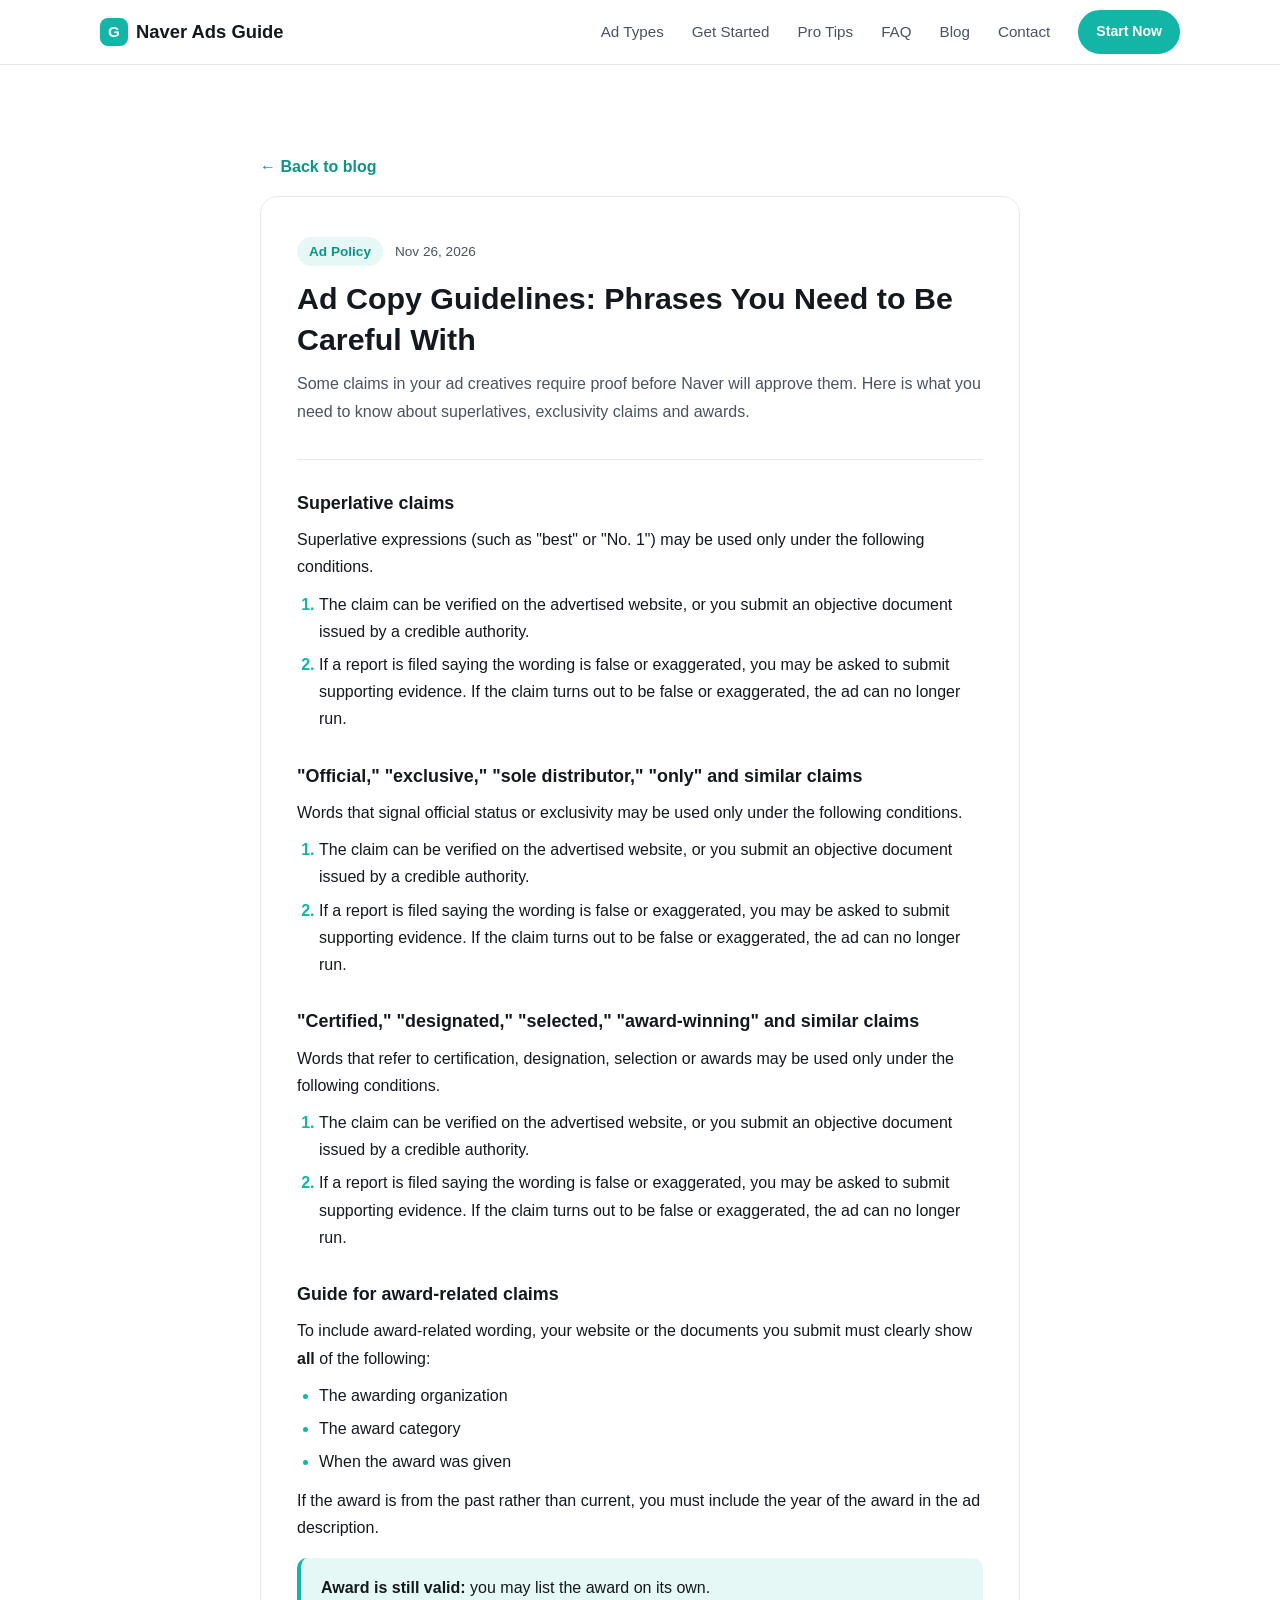
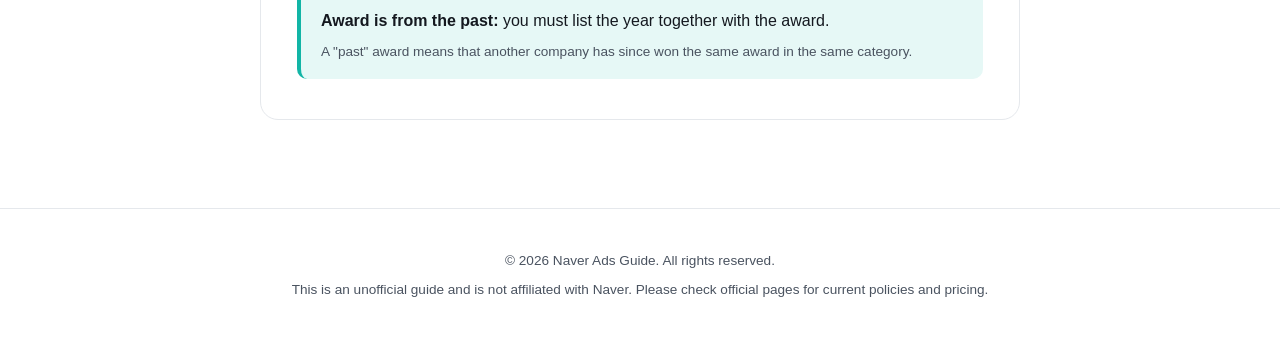
==== blog/ad-copy-guidelines.html @ 233244dc "포스트 추가" ====
<!doctype html>
<html lang="en">
<head>
  <meta charset="utf-8">
  <meta name="viewport" content="width=device-width, initial-scale=1">
  <title>Ad Copy Guidelines: Phrases You Need to Be Careful With | Naver Ads Guide</title>
  <meta name="description" content="Superlatives, exclusivity claims and awards in Naver ad creatives need proof before approval. Learn the rules and how to comply.">
  <link rel="stylesheet" href="../style.css">
</head>
<body>

<header>
  <div class="wrap nav">
    <a class="logo" href="../index.html"><i>G</i> Naver Ads Guide</a>
    <button class="toggle" aria-label="Open menu" aria-expanded="false" id="toggle">☰</button>
    <nav class="menu" id="menu">
      <a href="../index.html#types">Ad Types</a>
      <a href="../index.html#steps">Get Started</a>
      <a href="../index.html#tips">Pro Tips</a>
      <a href="../index.html#faq">FAQ</a>
      <a href="../index.html#blog">Blog</a>
      <a href="../index.html#contact">Contact</a>
      <a class="btn sm" href="../index.html#start">Start Now</a>
    </nav>
  </div>
</header>

<main>
  <section>
    <div class="wrap">
      <p class="back"><a href="../index.html#blog">← Back to blog</a></p>
      <article class="post">
        <div class="post-head">
          <div class="post-meta"><span class="pill">Ad Policy</span><time datetime="2026-11-26">Nov 26, 2026</time></div>
          <h3>Ad Copy Guidelines: Phrases You Need to Be Careful With</h3>
          <p>Some claims in your ad creatives require proof before Naver will approve them. Here is what you need to know about superlatives, exclusivity claims and awards.</p>
        </div>

        <h4>Superlative claims</h4>
        <p>Superlative expressions (such as "best" or "No. 1") may be used only under the following conditions.</p>
        <ol>
          <li>The claim can be verified on the advertised website, or you submit an objective document issued by a credible authority.</li>
          <li>If a report is filed saying the wording is false or exaggerated, you may be asked to submit supporting evidence. If the claim turns out to be false or exaggerated, the ad can no longer run.</li>
        </ol>

        <h4>"Official," "exclusive," "sole distributor," "only" and similar claims</h4>
        <p>Words that signal official status or exclusivity may be used only under the following conditions.</p>
        <ol>
          <li>The claim can be verified on the advertised website, or you submit an objective document issued by a credible authority.</li>
          <li>If a report is filed saying the wording is false or exaggerated, you may be asked to submit supporting evidence. If the claim turns out to be false or exaggerated, the ad can no longer run.</li>
        </ol>

        <h4>"Certified," "designated," "selected," "award-winning" and similar claims</h4>
        <p>Words that refer to certification, designation, selection or awards may be used only under the following conditions.</p>
        <ol>
          <li>The claim can be verified on the advertised website, or you submit an objective document issued by a credible authority.</li>
          <li>If a report is filed saying the wording is false or exaggerated, you may be asked to submit supporting evidence. If the claim turns out to be false or exaggerated, the ad can no longer run.</li>
        </ol>

        <h4>Guide for award-related claims</h4>
        <p>To include award-related wording, your website or the documents you submit must clearly show <strong>all</strong> of the following:</p>
        <ul>
          <li>The awarding organization</li>
          <li>The award category</li>
          <li>When the award was given</li>
        </ul>
        <p>If the award is from the past rather than current, you must include the year of the award in the ad description.</p>
        <div class="note">
          <p><strong>Award is still valid:</strong> you may list the award on its own.</p>
          <p><strong>Award is from the past:</strong> you must list the year together with the award.</p>
          <p class="fine">A "past" award means that another company has since won the same award in the same category.</p>
        </div>
      </article>
    </div>
  </section>
</main>

<footer>
  <div class="wrap">
    <p>© 2026 Naver Ads Guide. All rights reserved.</p>
    <p>This is an unofficial guide and is not affiliated with Naver. Please check official pages for current policies and pricing.</p>
  </div>
</footer>

<script src="../script.js"></script>
</body>
</html>
---- style.css ----
:root {
  --brand: #12b5a6;
  --brand-dark: #0d9488;
  --brand-soft: #e6f8f6;
  --ink: #14181f;
  --ink-2: #4a5360;
  --line: #e5e8ec;
  --bg: #ffffff;
  --bg-alt: #f6f8f7;
  --card: #ffffff;
  --radius: 18px;
  --shadow: 0 8px 30px rgba(10, 40, 25, .08);
}
@media (prefers-color-scheme: dark) {
  :root {
    --brand-soft: #0e2a28;
    --ink: #f1f4f2;
    --ink-2: #aab3ad;
    --line: #26302a;
    --bg: #0d1210;
    --bg-alt: #121a16;
    --card: #161f1a;
    --shadow: 0 8px 30px rgba(0, 0, 0, .4);
  }
}
* { box-sizing: border-box; margin: 0; padding: 0; }
html { scroll-behavior: smooth; scroll-padding-top: 72px; }
body {
  font-family: -apple-system, BlinkMacSystemFont, "Segoe UI", Roboto, "Helvetica Neue", Arial, "Apple SD Gothic Neo", "Malgun Gothic", sans-serif;
  color: var(--ink);
  background: var(--bg);
  line-height: 1.7;
  
  -webkit-font-smoothing: antialiased;
}
a { color: inherit; text-decoration: none; }
.wrap { width: 100%; max-width: 1120px; margin: 0 auto; padding: 0 20px; }
section { padding: 88px 0; }
.alt { background: var(--bg-alt); }

/* Header */
header {
  position: sticky; top: 0; z-index: 50;
  background: color-mix(in srgb, var(--bg) 88%, transparent);
  backdrop-filter: blur(10px);
  border-bottom: 1px solid var(--line);
}
.nav { display: flex; align-items: center; justify-content: space-between; height: 64px; }
.logo { font-weight: 800; font-size: 1.15rem; display: flex; align-items: center; gap: 8px; }
.logo i {
  width: 28px; height: 28px; border-radius: 8px; background: var(--brand);
  display: grid; place-items: center; color: #fff; font-style: normal; font-weight: 900; font-size: .95rem;
}
.menu { display: flex; align-items: center; gap: 28px; font-size: .95rem; color: var(--ink-2); }
.menu a:hover { color: var(--brand); }
.btn {
  display: inline-flex; align-items: center; justify-content: center; gap: 6px;
  padding: 12px 22px; border-radius: 999px; font-weight: 700; font-size: .98rem;
  background: var(--brand); color: #fff; border: 2px solid var(--brand);
  transition: transform .15s, background .15s;
}
.btn:hover { background: var(--brand-dark); border-color: var(--brand-dark); transform: translateY(-2px); }
.btn.ghost { background: transparent; color: var(--ink); border-color: var(--line); }
.btn.ghost:hover { border-color: var(--brand); color: var(--brand); background: transparent; }
.btn.sm { padding: 8px 16px; font-size: .88rem; }
.toggle { display: none; background: none; border: 0; font-size: 1.6rem; color: var(--ink); cursor: pointer; }

/* Hero */
.hero { padding: 96px 0 80px; background:
  radial-gradient(900px 400px at 85% -10%, var(--brand-soft), transparent 70%); }
.hero-grid { display: grid; grid-template-columns: 1.1fr .9fr; gap: 48px; align-items: center; }
.badge {
  display: inline-block; padding: 6px 14px; border-radius: 999px;
  background: var(--brand-soft); color: var(--brand-dark);
  font-weight: 700; font-size: .85rem; margin-bottom: 20px;
}
@media (prefers-color-scheme: dark) { .badge { color: var(--brand); } }
h1 { font-size: clamp(2rem, 5vw, 3.4rem); line-height: 1.25; letter-spacing: -.02em; font-weight: 800; }
h1 em { font-style: normal; color: var(--brand); }
.lead { margin: 22px 0 32px; font-size: 1.12rem; color: var(--ink-2); max-width: 520px; }
.cta { display: flex; flex-wrap: wrap; gap: 12px; }
.stats { display: flex; gap: 32px; margin-top: 44px; flex-wrap: wrap; }
.stats b { display: block; font-size: 1.7rem; color: var(--brand); line-height: 1.2; }
.stats span { font-size: .88rem; color: var(--ink-2); }

.mock {
  background: var(--card); border: 1px solid var(--line); border-radius: 24px;
  box-shadow: var(--shadow); padding: 24px;
}
.mock-bar { display: flex; gap: 6px; margin-bottom: 18px; }
.mock-bar span { width: 10px; height: 10px; border-radius: 50%; background: var(--line); }
.search {
  display: flex; align-items: center; gap: 10px; border: 2px solid var(--brand);
  border-radius: 999px; padding: 10px 18px; font-weight: 600; margin-bottom: 16px;
}
.search i { margin-left: auto; color: var(--brand); font-style: normal; }
.ad { padding: 14px 0; border-top: 1px solid var(--line); }
.ad small { display: inline-block; font-size: .7rem; font-weight: 700; color: #fff; background: var(--brand); padding: 1px 7px; border-radius: 4px; margin-right: 6px; }
.ad strong { display: block; margin-top: 4px; }
.ad p { font-size: .88rem; color: var(--ink-2); }
.ad.dim strong, .ad.dim p { opacity: .5; }

/* Section heads */
.head { text-align: center; max-width: 640px; margin: 0 auto 52px; }
.head .tag { color: var(--brand); font-weight: 800; font-size: .88rem; letter-spacing: .08em; }
.head h2 { font-size: clamp(1.6rem, 3.6vw, 2.3rem); line-height: 1.35; margin: 8px 0 12px; letter-spacing: -.01em; }
.head p { color: var(--ink-2); }

/* Cards */
.grid3 { display: grid; grid-template-columns: repeat(3, 1fr); gap: 20px; }
.card {
  background: var(--card); border: 1px solid var(--line); border-radius: var(--radius);
  padding: 30px 26px; transition: transform .2s, box-shadow .2s, border-color .2s;
}
.card:hover { transform: translateY(-6px); box-shadow: var(--shadow); border-color: var(--brand); }
.icon {
  width: 52px; height: 52px; border-radius: 14px; background: var(--brand-soft);
  display: grid; place-items: center; font-size: 1.6rem; margin-bottom: 18px;
}
.card h3 { font-size: 1.2rem; margin-bottom: 8px; }
.card p { color: var(--ink-2); font-size: .95rem; }
.card ul { margin-top: 14px; list-style: none; font-size: .9rem; color: var(--ink-2); }
.card li { padding-left: 20px; position: relative; margin-bottom: 4px; }
.card li::before { content: "✓"; position: absolute; left: 0; color: var(--brand); font-weight: 800; }

/* Steps */
.steps { display: grid; grid-template-columns: repeat(4, 1fr); gap: 20px; counter-reset: s; }
.step { position: relative; padding: 28px 22px; border-radius: var(--radius); background: var(--card); border: 1px solid var(--line); }
.step::before {
  counter-increment: s; content: counter(s);
  width: 38px; height: 38px; border-radius: 50%; background: var(--brand); color: #fff;
  display: grid; place-items: center; font-weight: 800; margin-bottom: 16px;
}
.step h3 { font-size: 1.08rem; margin-bottom: 6px; }
.step p { font-size: .92rem; color: var(--ink-2); }

/* Tips */
.tips { display: grid; grid-template-columns: repeat(2, 1fr); gap: 20px; }
.tip { display: flex; gap: 16px; padding: 26px; border-radius: var(--radius); background: var(--card); border: 1px solid var(--line); }
.tip b { color: var(--brand); font-size: 1.5rem; line-height: 1; }
.tip h3 { font-size: 1.05rem; margin-bottom: 4px; }
.tip p { font-size: .93rem; color: var(--ink-2); }

/* FAQ */
.faq { max-width: 780px; margin: 0 auto; }
details { background: var(--card); border: 1px solid var(--line); border-radius: 14px; margin-bottom: 12px; padding: 0 22px; }
summary { cursor: pointer; padding: 18px 0; font-weight: 700; list-style: none; display: flex; justify-content: space-between; gap: 12px; }
summary::-webkit-details-marker { display: none; }
summary::after { content: "+"; color: var(--brand); font-size: 1.4rem; line-height: 1; }
details[open] summary::after { content: "−"; }
details p { padding-bottom: 18px; color: var(--ink-2); font-size: .95rem; }

/* CTA band */
.band {
  background: linear-gradient(135deg, var(--brand), #0d9488); color: #fff;
  border-radius: 28px; padding: 56px 32px; text-align: center;
}
.band h2 { font-size: clamp(1.5rem, 3.4vw, 2.2rem); margin-bottom: 10px; }
.band p { opacity: .92; margin-bottom: 26px; }
.band .btn { background: #fff; color: var(--brand-dark); border-color: #fff; }

footer { padding: 40px 0; border-top: 1px solid var(--line); color: var(--ink-2); font-size: .85rem; text-align: center; }
footer p + p { margin-top: 6px; }

/* Tablet */
@media (max-width: 960px) {
  section { padding: 68px 0; }
  .hero-grid { grid-template-columns: 1fr; }
  .grid3 { grid-template-columns: repeat(2, 1fr); }
  .steps { grid-template-columns: repeat(2, 1fr); }
}
/* Mobile */
@media (max-width: 640px) {
  section { padding: 52px 0; }
  .hero { padding: 56px 0 48px; }
  .toggle { display: block; }
  .menu {
    display: none; position: absolute; top: 64px; left: 0; right: 0;
    flex-direction: column; align-items: stretch; gap: 0;
    background: var(--bg); border-bottom: 1px solid var(--line); padding: 8px 20px 16px;
  }
  .menu.open { display: flex; }
  .menu a { padding: 12px 0; }
  .grid3, .steps, .tips { grid-template-columns: 1fr; }
  .stats { gap: 22px; }
  .cta .btn { flex: 1 1 100%; }
  .band { padding: 40px 20px; border-radius: 20px; }
}
@media (prefers-reduced-motion: reduce) { * { transition: none !important; scroll-behavior: auto !important; } }

/* Contact form */
.contact { max-width: 680px; margin: 0 auto; display: grid; gap: 18px; }
.contact .row { display: grid; grid-template-columns: 1fr 1fr; gap: 18px; }
.contact label { display: grid; gap: 6px; font-weight: 600; font-size: .92rem; }
.contact .opt { font-weight: 400; color: var(--ink-2); }
.contact input, .contact select, .contact textarea {
  width: 100%; font: inherit; font-weight: 400; color: var(--ink);
  background: var(--card); border: 1px solid var(--line); border-radius: 12px; padding: 12px 14px;
}
.contact textarea { resize: vertical; }
.contact input:focus, .contact select:focus, .contact textarea:focus {
  outline: 2px solid var(--brand); outline-offset: 1px; border-color: var(--brand);
}
.contact .btn { cursor: pointer; justify-self: start; font: inherit; font-weight: 700; }
.contact .hp { position: absolute; left: -9999px; width: 1px; height: 1px; opacity: 0; }
@media (max-width: 640px) {
  .contact .row { grid-template-columns: 1fr; }
  .contact .btn { justify-self: stretch; }
}

/* Blog post */
.post { max-width: 760px; margin: 0 auto; background: var(--card); border: 1px solid var(--line); border-radius: var(--radius); padding: 40px 36px; }
.post-head { margin-bottom: 28px; padding-bottom: 24px; border-bottom: 1px solid var(--line); }
.post-meta { display: flex; align-items: center; gap: 12px; font-size: .85rem; color: var(--ink-2); margin-bottom: 12px; }
.pill { background: var(--brand-soft); color: var(--brand-dark); font-weight: 700; padding: 3px 12px; border-radius: 999px; }
@media (prefers-color-scheme: dark) { .pill { color: var(--brand); } }
.post h3 { font-size: clamp(1.4rem, 3vw, 1.9rem); line-height: 1.35; margin-bottom: 10px; }
.post-head p { color: var(--ink-2); }
.post h4 { font-size: 1.12rem; margin: 28px 0 8px; }
.post p { margin-bottom: 10px; }
.post ol, .post ul { margin: 0 0 12px 22px; }
.post li { margin-bottom: 6px; }
.post li::marker { color: var(--brand); font-weight: 700; }
.note { background: var(--brand-soft); border-left: 4px solid var(--brand); border-radius: 10px; padding: 16px 20px; margin-top: 16px; }
.note p { margin-bottom: 6px; }
.note .fine { font-size: .85rem; color: var(--ink-2); margin-bottom: 0; }
@media (max-width: 640px) { .post { padding: 26px 20px; } }

/* Blog list & post page */
.post-list { display: grid; grid-template-columns: repeat(auto-fill, minmax(300px, 1fr)); gap: 20px; max-width: 1000px; margin: 0 auto; }
.post-card { display: block; background: var(--card); border: 1px solid var(--line); border-radius: var(--radius); padding: 28px 26px; transition: transform .2s, box-shadow .2s, border-color .2s; }
.post-card:hover { transform: translateY(-6px); box-shadow: var(--shadow); border-color: var(--brand); }
.post-card h3 { font-size: 1.2rem; line-height: 1.4; margin-bottom: 8px; }
.post-card p { color: var(--ink-2); font-size: .95rem; margin-bottom: 14px; }
.post-card .more { color: var(--brand-dark); font-weight: 700; font-size: .92rem; }
@media (prefers-color-scheme: dark) { .post-card .more { color: var(--brand); } }
.back { max-width: 760px; margin: 0 auto 16px; font-weight: 600; }
.back a { color: var(--brand-dark); }
@media (prefers-color-scheme: dark) { .back a { color: var(--brand); } }
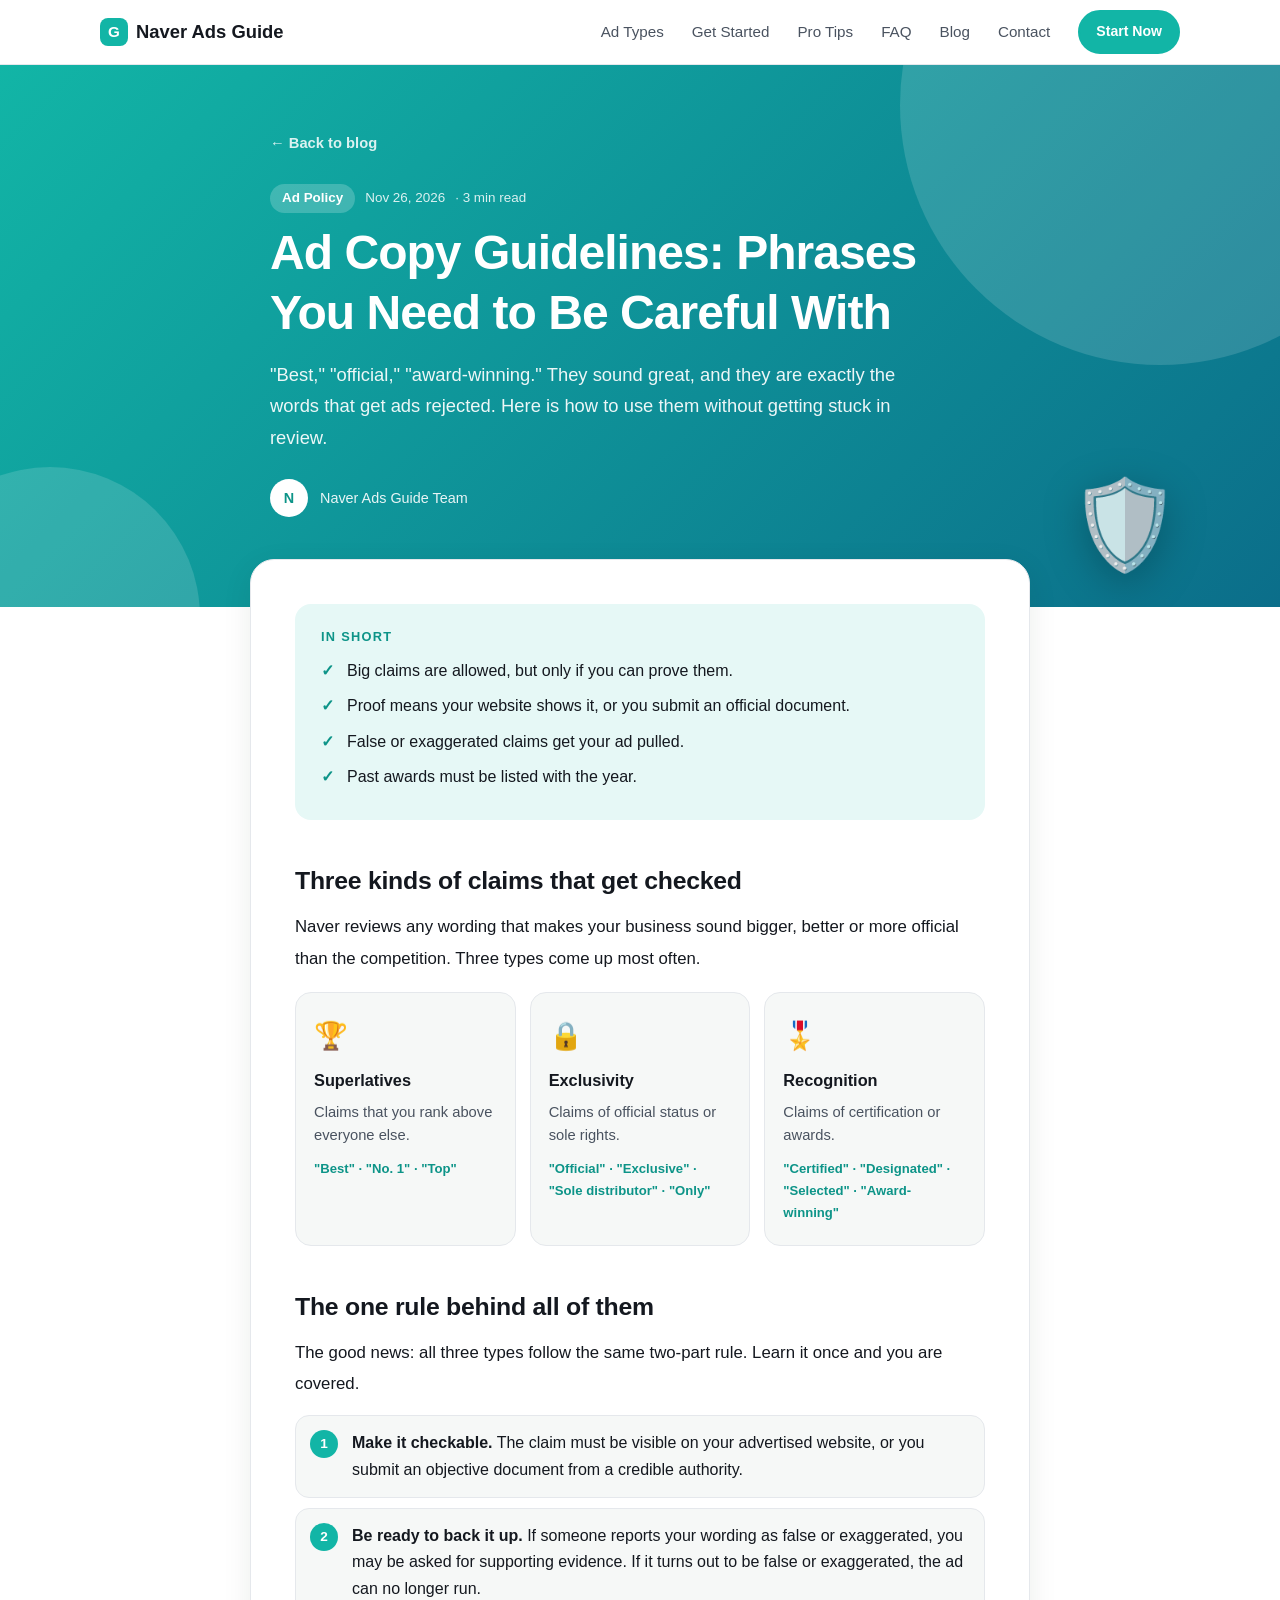
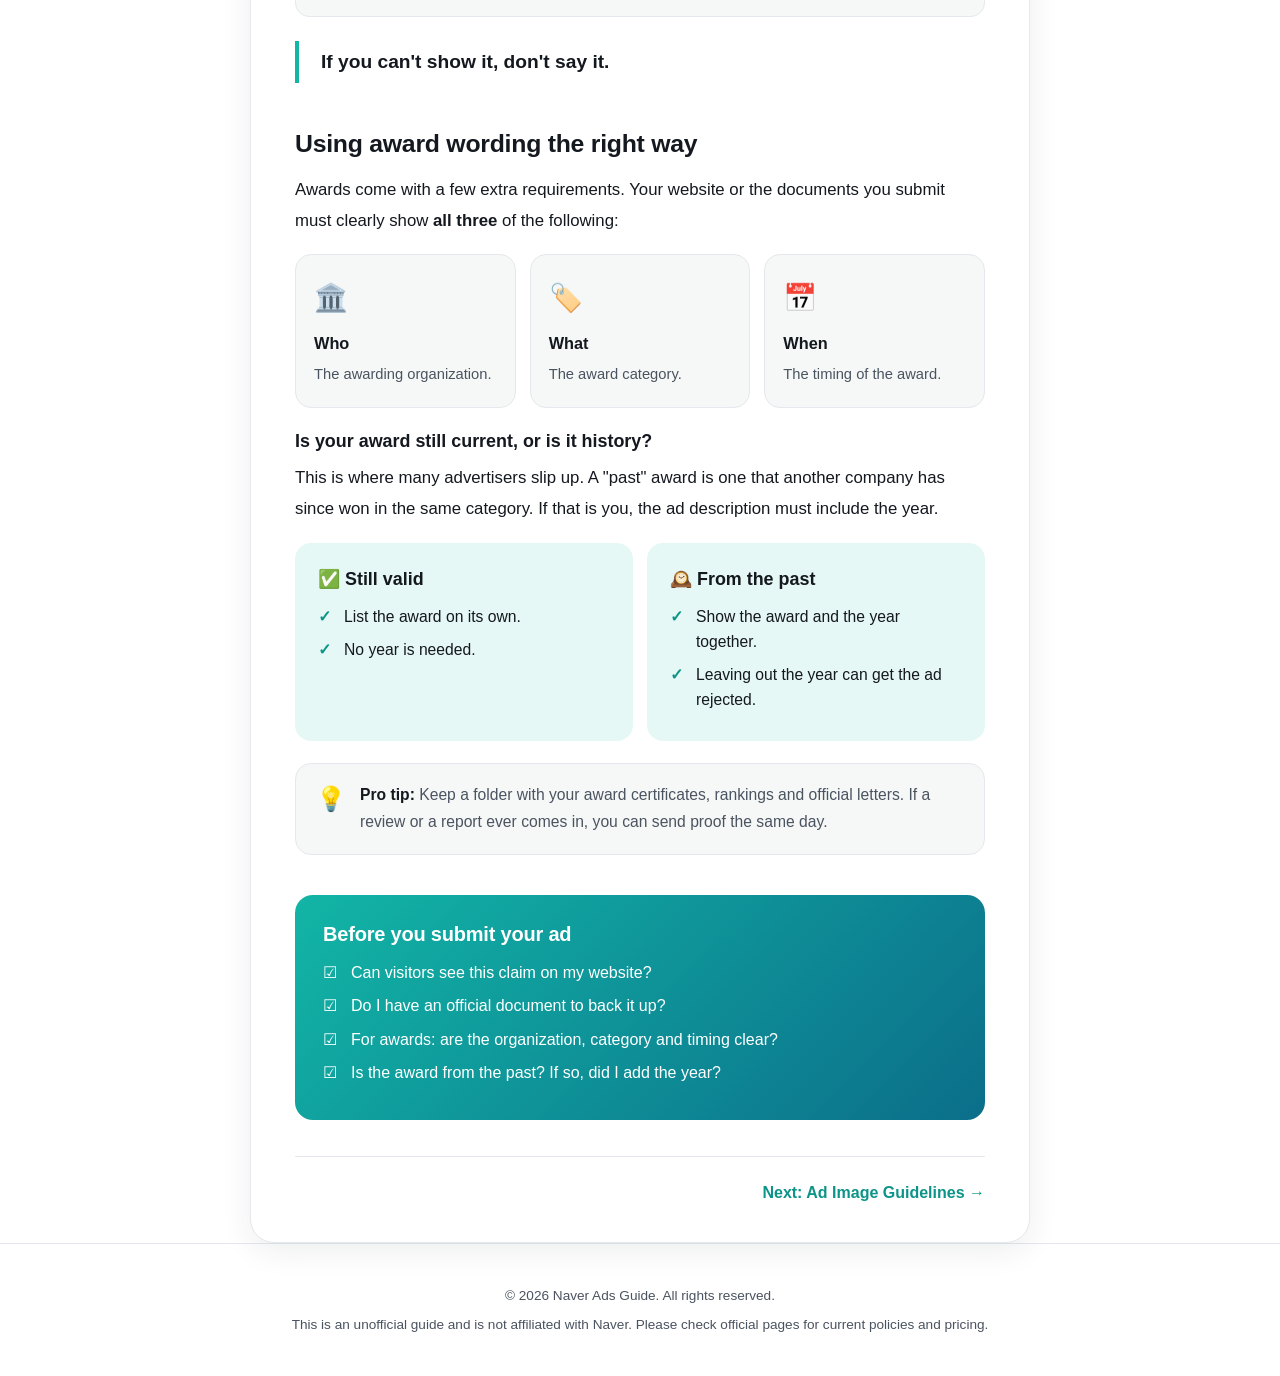
==== commit 0ff537c1: "포스트 수정" ====
--- a/blog/ad-copy-guidelines.html
+++ b/blog/ad-copy-guidelines.html
@@ -4,7 +4,7 @@
   <meta charset="utf-8">
   <meta name="viewport" content="width=device-width, initial-scale=1">
   <title>Ad Copy Guidelines: Phrases You Need to Be Careful With | Naver Ads Guide</title>
-  <meta name="description" content="Superlatives, exclusivity claims and awards in Naver ad creatives need proof before approval. Learn the rules and how to comply.">
+  <meta name="description" content="Words like 'best', 'official' and 'award-winning' need proof before Naver approves your ad. Here is how to use them safely.">
   <link rel="stylesheet" href="../style.css">
 </head>
 <body>
@@ -26,53 +26,111 @@
 </header>
 
 <main>
-  <section>
-    <div class="wrap">
+  <div class="post-hero c1">
+    <div class="wrap narrow">
       <p class="back"><a href="../index.html#blog">← Back to blog</a></p>
-      <article class="post">
-        <div class="post-head">
-          <div class="post-meta"><span class="pill">Ad Policy</span><time datetime="2026-11-26">Nov 26, 2026</time></div>
-          <h3>Ad Copy Guidelines: Phrases You Need to Be Careful With</h3>
-          <p>Some claims in your ad creatives require proof before Naver will approve them. Here is what you need to know about superlatives, exclusivity claims and awards.</p>
-        </div>
+      <div class="post-meta"><span class="pill">Ad Policy</span><time datetime="2026-11-26">Nov 26, 2026</time><span>· 3 min read</span></div>
+      <h1>Ad Copy Guidelines: Phrases You Need to Be Careful With</h1>
+      <p class="lede">"Best," "official," "award-winning." They sound great, and they are exactly the words that get ads rejected. Here is how to use them without getting stuck in review.</p>
+      <div class="byline"><span class="avatar">N</span><span>Naver Ads Guide Team</span></div>
+    </div>
+    <div class="art" aria-hidden="true">🛡️</div>
+  </div>
 
-        <h4>Superlative claims</h4>
-        <p>Superlative expressions (such as "best" or "No. 1") may be used only under the following conditions.</p>
-        <ol>
-          <li>The claim can be verified on the advertised website, or you submit an objective document issued by a credible authority.</li>
-          <li>If a report is filed saying the wording is false or exaggerated, you may be asked to submit supporting evidence. If the claim turns out to be false or exaggerated, the ad can no longer run.</li>
-        </ol>
+  <article class="article">
+    <div class="tldr">
+      <b>IN SHORT</b>
+      <ul>
+        <li>Big claims are allowed, but only if you can prove them.</li>
+        <li>Proof means your website shows it, or you submit an official document.</li>
+        <li>False or exaggerated claims get your ad pulled.</li>
+        <li>Past awards must be listed with the year.</li>
+      </ul>
+    </div>
 
-        <h4>"Official," "exclusive," "sole distributor," "only" and similar claims</h4>
-        <p>Words that signal official status or exclusivity may be used only under the following conditions.</p>
-        <ol>
-          <li>The claim can be verified on the advertised website, or you submit an objective document issued by a credible authority.</li>
-          <li>If a report is filed saying the wording is false or exaggerated, you may be asked to submit supporting evidence. If the claim turns out to be false or exaggerated, the ad can no longer run.</li>
-        </ol>
+    <h2>Three kinds of claims that get checked</h2>
+    <p>Naver reviews any wording that makes your business sound bigger, better or more official than the competition. Three types come up most often.</p>
 
-        <h4>"Certified," "designated," "selected," "award-winning" and similar claims</h4>
-        <p>Words that refer to certification, designation, selection or awards may be used only under the following conditions.</p>
-        <ol>
-          <li>The claim can be verified on the advertised website, or you submit an objective document issued by a credible authority.</li>
-          <li>If a report is filed saying the wording is false or exaggerated, you may be asked to submit supporting evidence. If the claim turns out to be false or exaggerated, the ad can no longer run.</li>
-        </ol>
+    <div class="tiles">
+      <div class="tile">
+        <span class="ic">🏆</span>
+        <h3>Superlatives</h3>
+        <p>Claims that you rank above everyone else.</p>
+        <div class="eg">"Best" · "No. 1" · "Top"</div>
+      </div>
+      <div class="tile">
+        <span class="ic">🔒</span>
+        <h3>Exclusivity</h3>
+        <p>Claims of official status or sole rights.</p>
+        <div class="eg">"Official" · "Exclusive" · "Sole distributor" · "Only"</div>
+      </div>
+      <div class="tile">
+        <span class="ic">🎖️</span>
+        <h3>Recognition</h3>
+        <p>Claims of certification or awards.</p>
+        <div class="eg">"Certified" · "Designated" · "Selected" · "Award-winning"</div>
+      </div>
+    </div>
 
-        <h4>Guide for award-related claims</h4>
-        <p>To include award-related wording, your website or the documents you submit must clearly show <strong>all</strong> of the following:</p>
+    <h2>The one rule behind all of them</h2>
+    <p>The good news: all three types follow the same two-part rule. Learn it once and you are covered.</p>
+
+    <ol class="rules ok">
+      <li><strong>Make it checkable.</strong> The claim must be visible on your advertised website, or you submit an objective document from a credible authority.</li>
+      <li><strong>Be ready to back it up.</strong> If someone reports your wording as false or exaggerated, you may be asked for supporting evidence. If it turns out to be false or exaggerated, the ad can no longer run.</li>
+    </ol>
+
+    <div class="pullquote">If you can't show it, don't say it.</div>
+
+    <h2>Using award wording the right way</h2>
+    <p>Awards come with a few extra requirements. Your website or the documents you submit must clearly show <strong>all three</strong> of the following:</p>
+
+    <div class="tiles">
+      <div class="tile"><span class="ic">🏛️</span><h3>Who</h3><p>The awarding organization.</p></div>
+      <div class="tile"><span class="ic">🏷️</span><h3>What</h3><p>The award category.</p></div>
+      <div class="tile"><span class="ic">📅</span><h3>When</h3><p>The timing of the award.</p></div>
+    </div>
+
+    <h3>Is your award still current, or is it history?</h3>
+    <p>This is where many advertisers slip up. A "past" award is one that another company has since won in the same category. If that is you, the ad description must include the year.</p>
+
+    <div class="dd">
+      <div class="do">
+        <h3>✅ Still valid</h3>
         <ul>
-          <li>The awarding organization</li>
-          <li>The award category</li>
-          <li>When the award was given</li>
+          <li>List the award on its own.</li>
+          <li>No year is needed.</li>
         </ul>
-        <p>If the award is from the past rather than current, you must include the year of the award in the ad description.</p>
-        <div class="note">
-          <p><strong>Award is still valid:</strong> you may list the award on its own.</p>
-          <p><strong>Award is from the past:</strong> you must list the year together with the award.</p>
-          <p class="fine">A "past" award means that another company has since won the same award in the same category.</p>
-        </div>
-      </article>
+      </div>
+      <div class="do">
+        <h3>🕰️ From the past</h3>
+        <ul>
+          <li>Show the award and the year together.</li>
+          <li>Leaving out the year can get the ad rejected.</li>
+        </ul>
+      </div>
     </div>
-  </section>
+
+    <div class="callout">
+      <span class="ic">💡</span>
+      <p><b>Pro tip:</b> Keep a folder with your award certificates, rankings and official letters. If a review or a report ever comes in, you can send proof the same day.</p>
+    </div>
+
+    <div class="checklist">
+      <h2>Before you submit your ad</h2>
+      <ul>
+        <li>Can visitors see this claim on my website?</li>
+        <li>Do I have an official document to back it up?</li>
+        <li>For awards: are the organization, category and timing clear?</li>
+        <li>Is the award from the past? If so, did I add the year?</li>
+      </ul>
+    </div>
+
+    <div class="post-nav">
+      <span></span>
+      <a href="ad-image-guidelines.html">Next: Ad Image Guidelines →</a>
+    </div>
+  </article>
 </main>
 
 <footer>
--- a/style.css
+++ b/style.css
@@ -208,32 +208,99 @@
   .contact .btn { justify-self: stretch; }
 }
 
-/* Blog post */
-.post { max-width: 760px; margin: 0 auto; background: var(--card); border: 1px solid var(--line); border-radius: var(--radius); padding: 40px 36px; }
-.post-head { margin-bottom: 28px; padding-bottom: 24px; border-bottom: 1px solid var(--line); }
-.post-meta { display: flex; align-items: center; gap: 12px; font-size: .85rem; color: var(--ink-2); margin-bottom: 12px; }
+/* ===== Blog: list ===== */
+.post-list { display: grid; grid-template-columns: repeat(auto-fill, minmax(300px, 1fr)); gap: 24px; max-width: 1000px; margin: 0 auto; }
+.post-card { display: flex; flex-direction: column; background: var(--card); border: 1px solid var(--line); border-radius: var(--radius); overflow: hidden; transition: transform .2s, box-shadow .2s, border-color .2s; }
+.post-card:hover { transform: translateY(-6px); box-shadow: var(--shadow); border-color: var(--brand); }
+.thumb { position: relative; height: 170px; display: grid; place-items: center; font-size: 4rem; overflow: hidden; }
+.thumb::before, .thumb::after, .post-hero::before, .post-hero::after { content: ""; position: absolute; border-radius: 50%; background: rgba(255,255,255,.14); }
+.thumb::before { width: 220px; height: 220px; right: -60px; top: -90px; }
+.thumb::after { width: 140px; height: 140px; left: -40px; bottom: -70px; }
+.c1 { background: linear-gradient(135deg, #12b5a6, #0b6e8a); }
+.c2 { background: linear-gradient(135deg, #3b82f6, #12b5a6); }
+.card-body { padding: 24px 26px 26px; display: flex; flex-direction: column; flex: 1; }
+.post-card h3 { font-size: 1.2rem; line-height: 1.4; margin-bottom: 8px; }
+.post-card p { color: var(--ink-2); font-size: .95rem; margin-bottom: 16px; }
+.post-card .more { margin-top: auto; color: var(--brand-dark); font-weight: 700; font-size: .92rem; }
+.post-meta { display: flex; align-items: center; flex-wrap: wrap; gap: 10px; font-size: .84rem; color: var(--ink-2); margin-bottom: 10px; }
 .pill { background: var(--brand-soft); color: var(--brand-dark); font-weight: 700; padding: 3px 12px; border-radius: 999px; }
-@media (prefers-color-scheme: dark) { .pill { color: var(--brand); } }
-.post h3 { font-size: clamp(1.4rem, 3vw, 1.9rem); line-height: 1.35; margin-bottom: 10px; }
-.post-head p { color: var(--ink-2); }
-.post h4 { font-size: 1.12rem; margin: 28px 0 8px; }
-.post p { margin-bottom: 10px; }
-.post ol, .post ul { margin: 0 0 12px 22px; }
-.post li { margin-bottom: 6px; }
-.post li::marker { color: var(--brand); font-weight: 700; }
-.note { background: var(--brand-soft); border-left: 4px solid var(--brand); border-radius: 10px; padding: 16px 20px; margin-top: 16px; }
-.note p { margin-bottom: 6px; }
-.note .fine { font-size: .85rem; color: var(--ink-2); margin-bottom: 0; }
-@media (max-width: 640px) { .post { padding: 26px 20px; } }
-
-/* Blog list & post page */
-.post-list { display: grid; grid-template-columns: repeat(auto-fill, minmax(300px, 1fr)); gap: 20px; max-width: 1000px; margin: 0 auto; }
-.post-card { display: block; background: var(--card); border: 1px solid var(--line); border-radius: var(--radius); padding: 28px 26px; transition: transform .2s, box-shadow .2s, border-color .2s; }
-.post-card:hover { transform: translateY(-6px); box-shadow: var(--shadow); border-color: var(--brand); }
-.post-card h3 { font-size: 1.2rem; line-height: 1.4; margin-bottom: 8px; }
-.post-card p { color: var(--ink-2); font-size: .95rem; margin-bottom: 14px; }
-.post-card .more { color: var(--brand-dark); font-weight: 700; font-size: .92rem; }
-@media (prefers-color-scheme: dark) { .post-card .more { color: var(--brand); } }
-.back { max-width: 760px; margin: 0 auto 16px; font-weight: 600; }
-.back a { color: var(--brand-dark); }
-@media (prefers-color-scheme: dark) { .back a { color: var(--brand); } }
+@media (prefers-color-scheme: dark) { .post-card .more, .pill { color: var(--brand); } }
+
+/* ===== Blog: article page ===== */
+.post-hero { position: relative; overflow: hidden; color: #fff; padding: 64px 0 90px; }
+.post-hero::before { width: 520px; height: 520px; right: -140px; top: -220px; }
+.post-hero::after { width: 300px; height: 300px; left: -100px; bottom: -160px; }
+.narrow { max-width: 780px; }
+.post-hero .wrap { position: relative; z-index: 1; }
+.post-hero .back a { color: rgba(255,255,255,.85); font-weight: 600; font-size: .92rem; }
+.post-hero .back a:hover { color: #fff; }
+.post-hero .post-meta { color: rgba(255,255,255,.85); margin-top: 28px; }
+.post-hero .pill { background: rgba(255,255,255,.2); color: #fff; }
+.post-hero h1 { font-size: clamp(1.9rem, 4.6vw, 3rem); line-height: 1.25; margin: 6px 0 16px; }
+.post-hero .lede { font-size: 1.15rem; color: rgba(255,255,255,.92); max-width: 640px; }
+.post-hero .art { position: absolute; z-index: 1; right: max(24px, calc(50% - 540px)); bottom: 38px; font-size: 5.5rem; line-height: 1; filter: drop-shadow(0 10px 20px rgba(0,0,0,.25)); }
+.byline { display: flex; align-items: center; gap: 12px; margin-top: 26px; font-size: .9rem; color: rgba(255,255,255,.9); }
+.avatar { width: 38px; height: 38px; border-radius: 50%; background: #fff; color: var(--brand-dark); display: grid; place-items: center; font-weight: 800; }
+
+.article { max-width: 780px; margin: -48px auto 0; position: relative; z-index: 2; background: var(--card); border: 1px solid var(--line); border-radius: 24px; box-shadow: var(--shadow); padding: 44px 44px 36px; }
+.article > p, .article li { font-size: 1.05rem; line-height: 1.85; }
+.article > p { margin-bottom: 16px; color: var(--ink); }
+.article h2 { font-size: 1.55rem; line-height: 1.35; margin: 44px 0 14px; letter-spacing: -.01em; }
+.article h2 .num { display: inline-grid; place-items: center; width: 34px; height: 34px; margin-right: 10px; border-radius: 10px; background: var(--brand); color: #fff; font-size: 1rem; vertical-align: 3px; }
+.article h3 { font-size: 1.12rem; margin-bottom: 6px; }
+
+.tldr { background: var(--brand-soft); border-radius: 16px; padding: 22px 26px; margin: 0 0 8px; }
+.tldr b { display: block; color: var(--brand-dark); font-size: .8rem; letter-spacing: .1em; margin-bottom: 8px; }
+.tldr ul { list-style: none; }
+.tldr li { padding-left: 26px; position: relative; margin-bottom: 6px; font-size: 1rem; }
+.tldr li::before { content: "✓"; position: absolute; left: 0; color: var(--brand-dark); font-weight: 800; }
+@media (prefers-color-scheme: dark) { .tldr b, .tldr li::before { color: var(--brand); } }
+
+.tiles { display: grid; grid-template-columns: repeat(3, 1fr); gap: 14px; margin: 18px 0; }
+.tile { border: 1px solid var(--line); border-radius: 16px; padding: 20px 18px; background: var(--bg-alt); }
+.tile .ic { font-size: 1.7rem; display: block; margin-bottom: 8px; }
+.tile h3 { font-size: 1.02rem; }
+.tile p { font-size: .92rem; color: var(--ink-2); line-height: 1.6; }
+.tile .eg { margin-top: 10px; font-size: .82rem; font-weight: 700; color: var(--brand-dark); }
+@media (prefers-color-scheme: dark) { .tile .eg { color: var(--brand); } }
+
+.pullquote { margin: 24px 0; padding: 6px 0 6px 22px; border-left: 4px solid var(--brand); font-size: 1.2rem; font-weight: 700; line-height: 1.55; }
+
+.dd { display: grid; grid-template-columns: 1fr 1fr; gap: 14px; margin: 18px 0; }
+.dd > div { border-radius: 16px; padding: 20px 22px; border: 1px solid var(--line); }
+.dd h3 { display: flex; align-items: center; gap: 8px; margin-bottom: 10px; }
+.dd ul { list-style: none; }
+.dd li { position: relative; padding-left: 26px; margin-bottom: 8px; font-size: .98rem !important; line-height: 1.6 !important; }
+.dd .do { background: var(--brand-soft); border-color: transparent; }
+.dd .do li::before { content: "✓"; position: absolute; left: 0; font-weight: 800; color: var(--brand-dark); }
+.dd .dont { background: #fdeeee; border-color: transparent; }
+.dd .dont li::before { content: "✕"; position: absolute; left: 0; font-weight: 800; color: #d93b3b; }
+@media (prefers-color-scheme: dark) { .dd .dont { background: #2a1517; } .dd .do li::before { color: var(--brand); } }
+
+.rules { list-style: none; margin: 16px 0; counter-reset: r; }
+.rules li { counter-increment: r; position: relative; padding: 14px 16px 14px 56px; margin-bottom: 10px; border: 1px solid var(--line); border-radius: 14px; background: var(--bg-alt); font-size: 1rem !important; line-height: 1.65 !important; }
+.rules li::before { content: counter(r); position: absolute; left: 14px; top: 14px; width: 28px; height: 28px; border-radius: 50%; background: #d93b3b; color: #fff; display: grid; place-items: center; font-weight: 800; font-size: .85rem; }
+.rules.ok li::before { background: var(--brand); }
+.rules small { display: block; margin-top: 4px; color: var(--ink-2); font-size: .88rem; }
+
+.callout { display: flex; gap: 14px; margin: 22px 0; padding: 18px 20px; border-radius: 16px; background: var(--bg-alt); border: 1px solid var(--line); }
+.callout .ic { font-size: 1.5rem; line-height: 1.4; }
+.callout p { font-size: .98rem; line-height: 1.7; margin: 0; color: var(--ink-2); }
+.callout b { color: var(--ink); }
+
+.checklist { margin-top: 40px; padding: 26px 28px; border-radius: 18px; background: linear-gradient(135deg, var(--brand), #0b6e8a); color: #fff; }
+.checklist h2 { margin: 0 0 12px !important; font-size: 1.25rem; }
+.checklist ul { list-style: none; }
+.checklist li { padding-left: 28px; position: relative; margin-bottom: 8px; font-size: 1rem !important; line-height: 1.6 !important; }
+.checklist li::before { content: "☑"; position: absolute; left: 0; }
+
+.post-nav { display: flex; justify-content: space-between; gap: 16px; margin: 36px 0 0; padding-top: 22px; border-top: 1px solid var(--line); font-weight: 700; }
+.post-nav a { color: var(--brand-dark); }
+@media (prefers-color-scheme: dark) { .post-nav a { color: var(--brand); } }
+
+@media (max-width: 760px) {
+  .post-hero { padding: 44px 0 76px; }
+  .post-hero .art { display: none; }
+  .article { margin: -40px 12px 0; padding: 28px 20px 24px; border-radius: 20px; }
+  .tiles, .dd { grid-template-columns: 1fr; }
+}
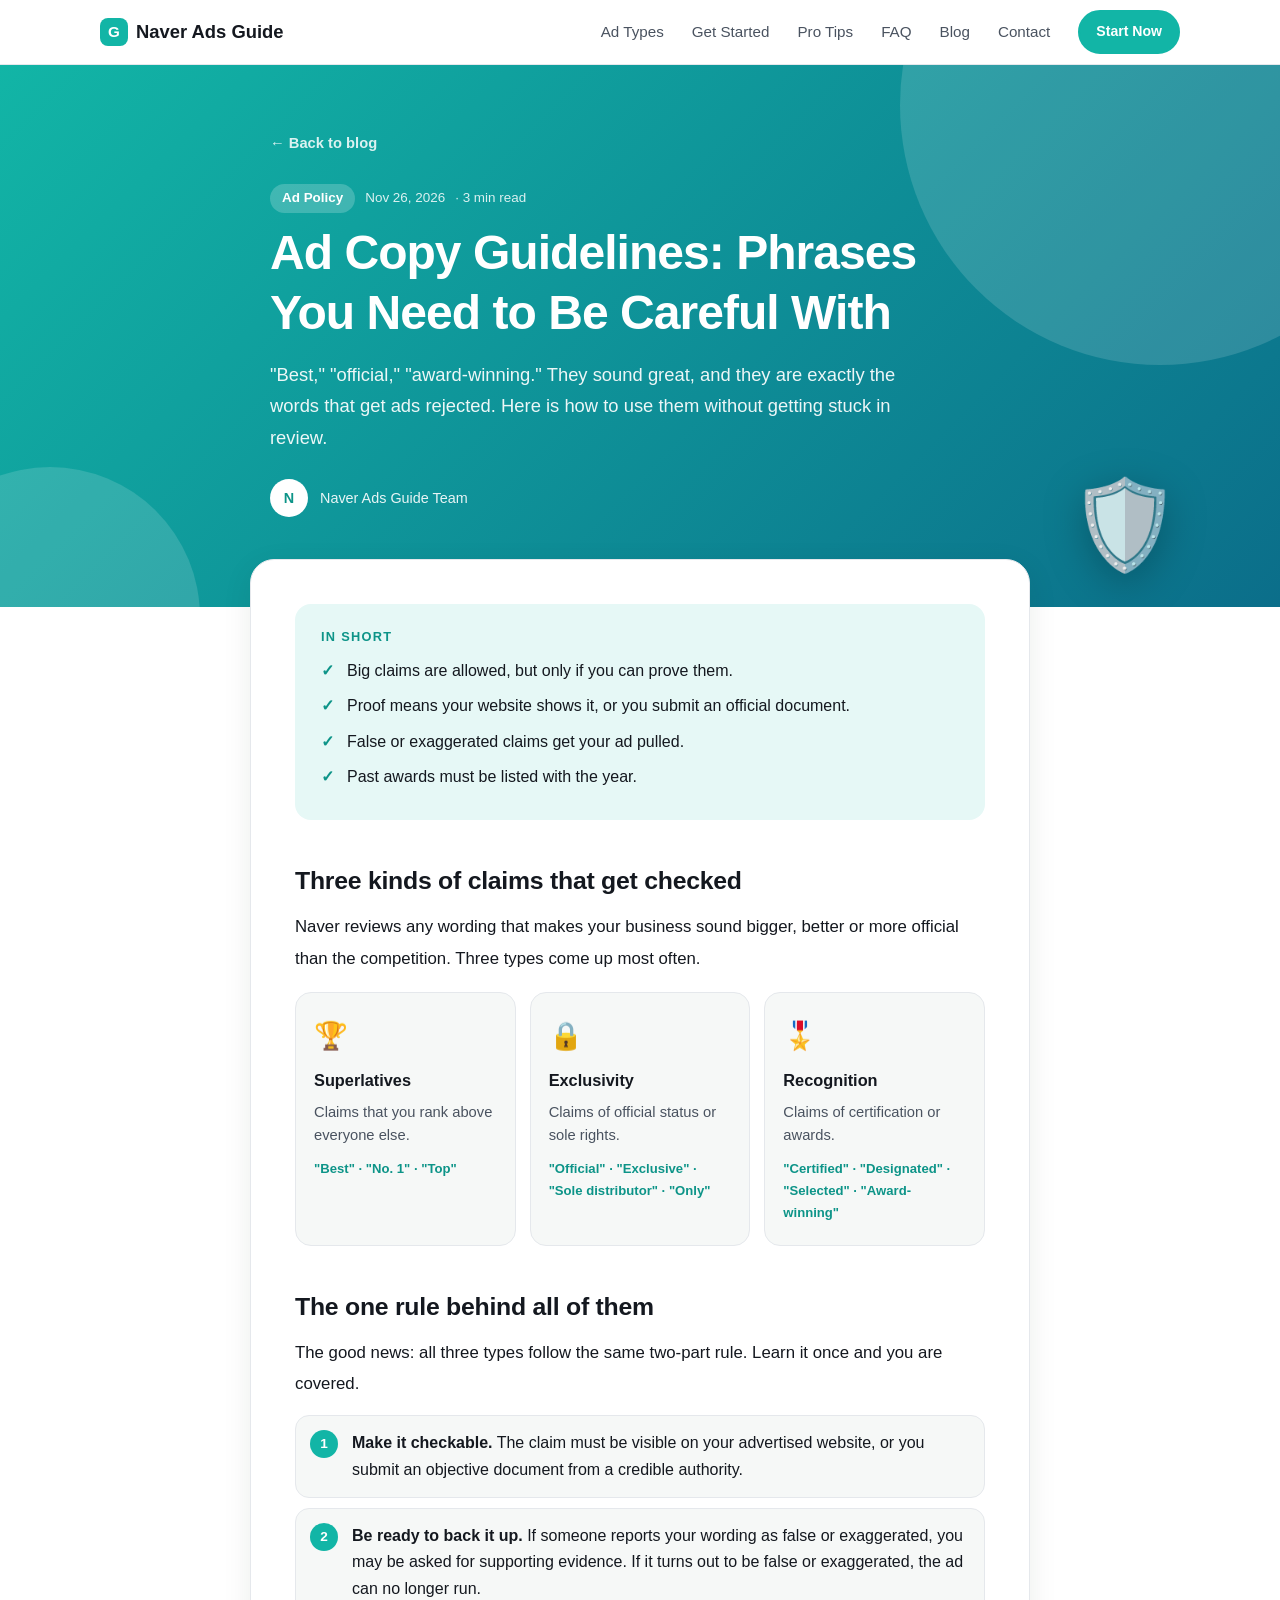
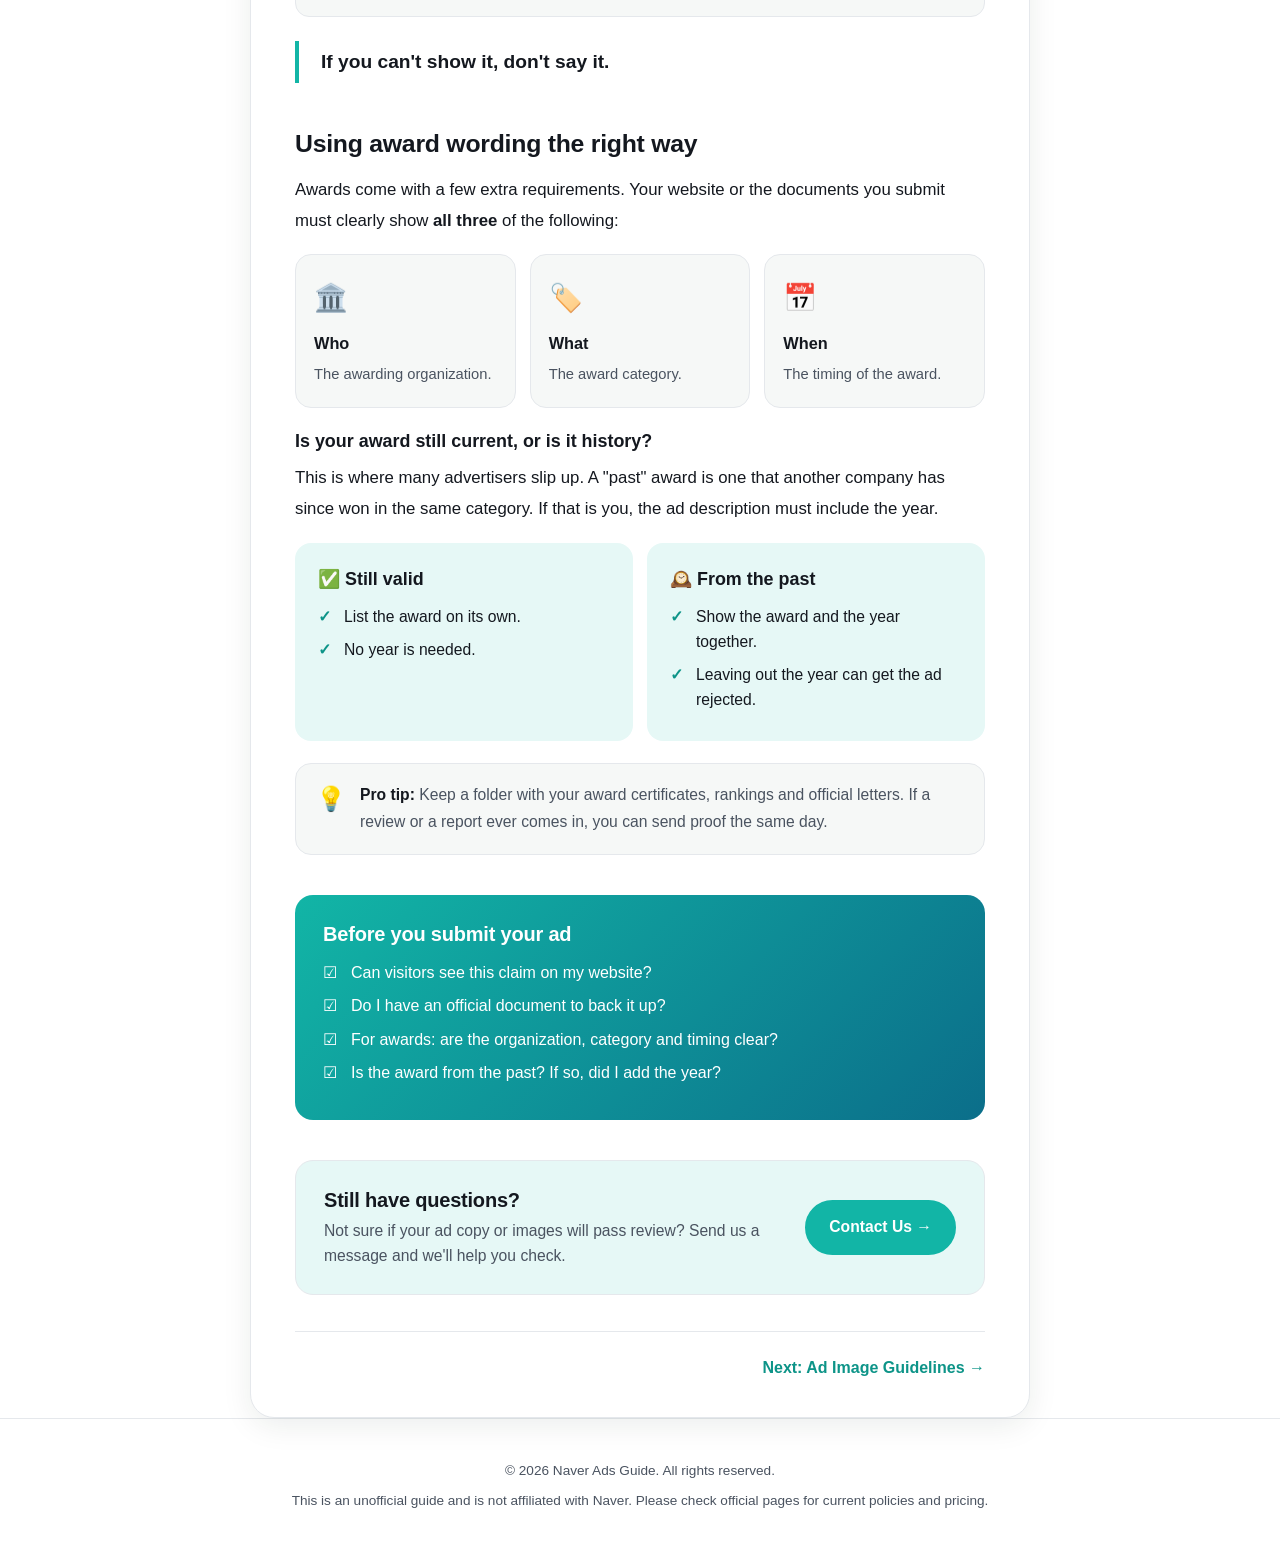
==== commit c40c0475: "포스트 문의 추가" ====
--- a/blog/ad-copy-guidelines.html
+++ b/blog/ad-copy-guidelines.html
@@ -126,6 +126,14 @@
       </ul>
     </div>
 
+    <div class="post-cta">
+      <div>
+        <h2>Still have questions?</h2>
+        <p>Not sure if your ad copy or images will pass review? Send us a message and we'll help you check.</p>
+      </div>
+      <a class="btn" href="../index.html#contact">Contact Us →</a>
+    </div>
+
     <div class="post-nav">
       <span></span>
       <a href="ad-image-guidelines.html">Next: Ad Image Guidelines →</a>
--- a/style.css
+++ b/style.css
@@ -304,3 +304,10 @@
   .article { margin: -40px 12px 0; padding: 28px 20px 24px; border-radius: 20px; }
   .tiles, .dd { grid-template-columns: 1fr; }
 }
+
+/* Post CTA */
+.post-cta { display: flex; align-items: center; justify-content: space-between; gap: 20px; margin-top: 40px; padding: 26px 28px; border-radius: 18px; background: var(--brand-soft); border: 1px solid var(--line); }
+.post-cta h2 { margin: 0 0 4px !important; font-size: 1.25rem; }
+.post-cta p { margin: 0; color: var(--ink-2); font-size: .98rem; line-height: 1.6; }
+.post-cta .btn { white-space: nowrap; }
+@media (max-width: 760px) { .post-cta { flex-direction: column; align-items: stretch; text-align: center; } }
